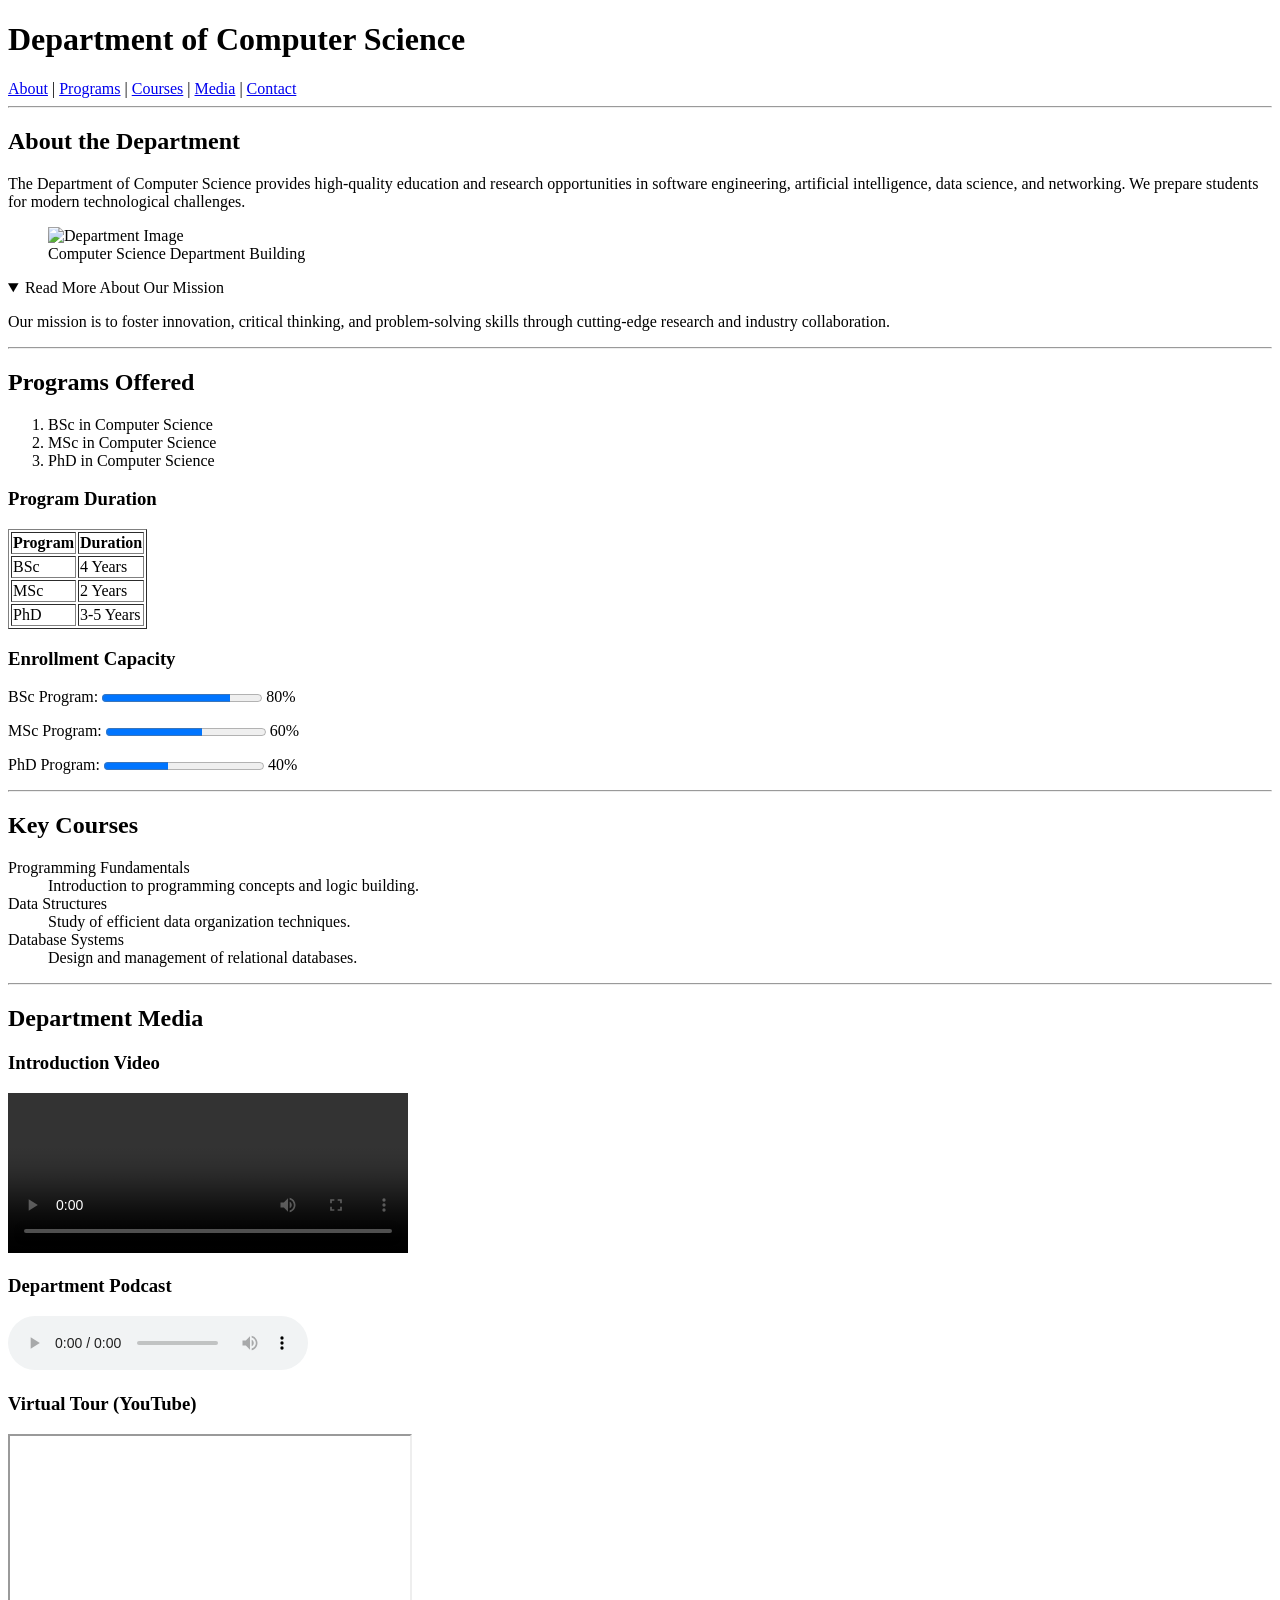
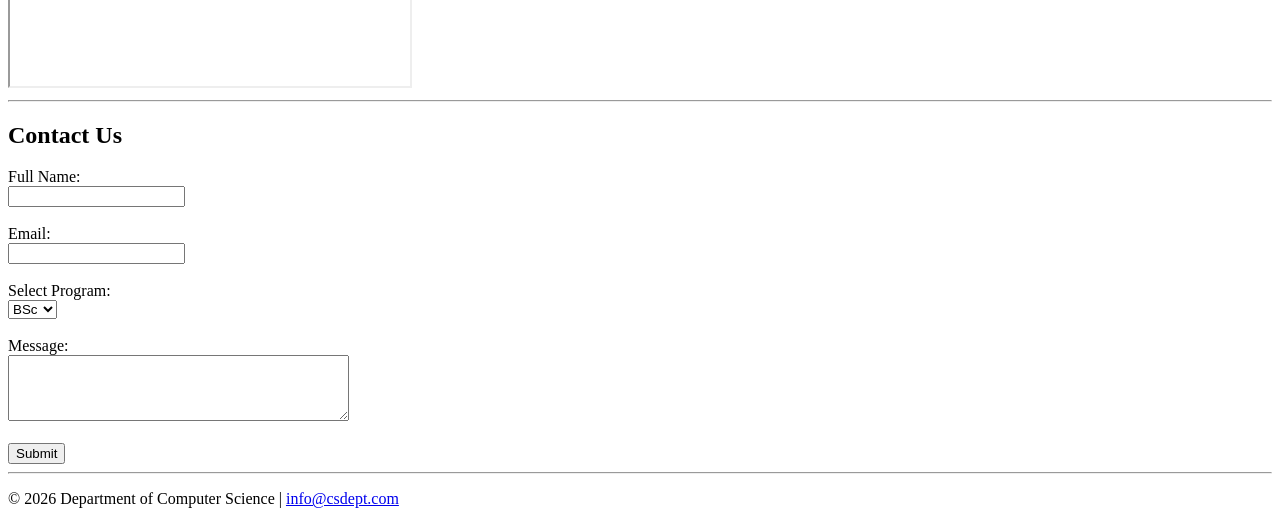
==== index.html @ 8576738f "web1-asign" ====
<!DOCTYPE html>
<html>
<head>
    <title>Department of Computer Science</title>
</head>
<body>

    <h1>Department of Computer Science</h1>

    <nav>
        <a href="#about">About</a> |
        <a href="#programs">Programs</a> |
        <a href="#courses">Courses</a> |
        <a href="#media">Media</a> |
        <a href="#contact">Contact</a>
    </nav>

    <hr>

    <h2 id="about">About the Department</h2>

    <p>
        The Department of Computer Science provides high-quality education and research
        opportunities in software engineering, artificial intelligence, data science,
        and networking. We prepare students for modern technological challenges.
    </p>

    <figure>
        <img src="department.jpg" alt="Department Image">
        <figcaption>Computer Science Department Building</figcaption>
    </figure>

    <details open>
        <summary>Read More About Our Mission</summary>
        <p>
            Our mission is to foster innovation, critical thinking, and problem-solving
            skills through cutting-edge research and industry collaboration.
        </p>
    </details>

    <hr>

    <h2 id="programs">Programs Offered</h2>

    <ol>
        <li>BSc in Computer Science</li>
        <li>MSc in Computer Science</li>
        <li>PhD in Computer Science</li>
    </ol>

    <h3>Program Duration</h3>

    <table border="1">
        <tr>
            <th>Program</th>
            <th>Duration</th>
        </tr>
        <tr>
            <td>BSc</td>
            <td>4 Years</td>
        </tr>
        <tr>
            <td>MSc</td>
            <td>2 Years</td>
        </tr>
        <tr>
            <td>PhD</td>
            <td>3-5 Years</td>
        </tr>
    </table>

    <h3>Enrollment Capacity</h3>

    <p>
        BSc Program:
        <progress value="80" max="100"></progress>
        80%
    </p>

    <p>
        MSc Program:
        <progress value="60" max="100"></progress>
        60%
    </p>

    <p>
        PhD Program:
        <progress value="40" max="100"></progress>
        40%
    </p>

    <hr>

    <h2 id="courses">Key Courses</h2>

    <dl>
        <dt>Programming Fundamentals</dt>
        <dd>Introduction to programming concepts and logic building.</dd>

        <dt>Data Structures</dt>
        <dd>Study of efficient data organization techniques.</dd>

        <dt>Database Systems</dt>
        <dd>Design and management of relational databases.</dd>
    </dl>

    <hr>

    <h2 id="media">Department Media</h2>

    <h3>Introduction Video</h3>

    <video width="400" height="160" controls>
        <source src="intro-video.mp4" type="video/mp4">
        Your browser does not support the video tag.
    </video>

    <h3>Department Podcast</h3>

    <audio controls>
        <source src="podcast.mp3" type="audio/mpeg">
        Your browser does not support the audio tag.
    </audio>

    <h3>Virtual Tour (YouTube)</h3>

    <iframe 
        width="400" 
        height="250" 
        src="https://www.youtube.com/embed/dQw4w9WgXcQ"
        title="Virtual Tour"
        allowfullscreen>
    </iframe>

    <hr>

    <h2 id="contact">Contact Us</h2>

    <form>
        <label>Full Name:</label>
        <br>
        <input type="text" name="fullname">
        <br><br>

        <label>Email:</label>
        <br>
        <input type="email" name="email">
        <br><br>

        <label>Select Program:</label>
        <br>
        <select name="program">
            <option>BSc</option>
            <option>MSc</option>
            <option>PhD</option>
        </select>
        <br><br>

        <label>Message:</label>
        <br>
        <textarea name="message" rows="4" cols="40"></textarea>
        <br><br>

        <input type="submit" value="Submit">
    </form>

    <hr>

    <footer>
        <p>
            &copy; 2026 Department of Computer Science |
            <a href="mailto:info@csdept.com">info@csdept.com</a>
        </p>
    </footer>

</body>
</html>
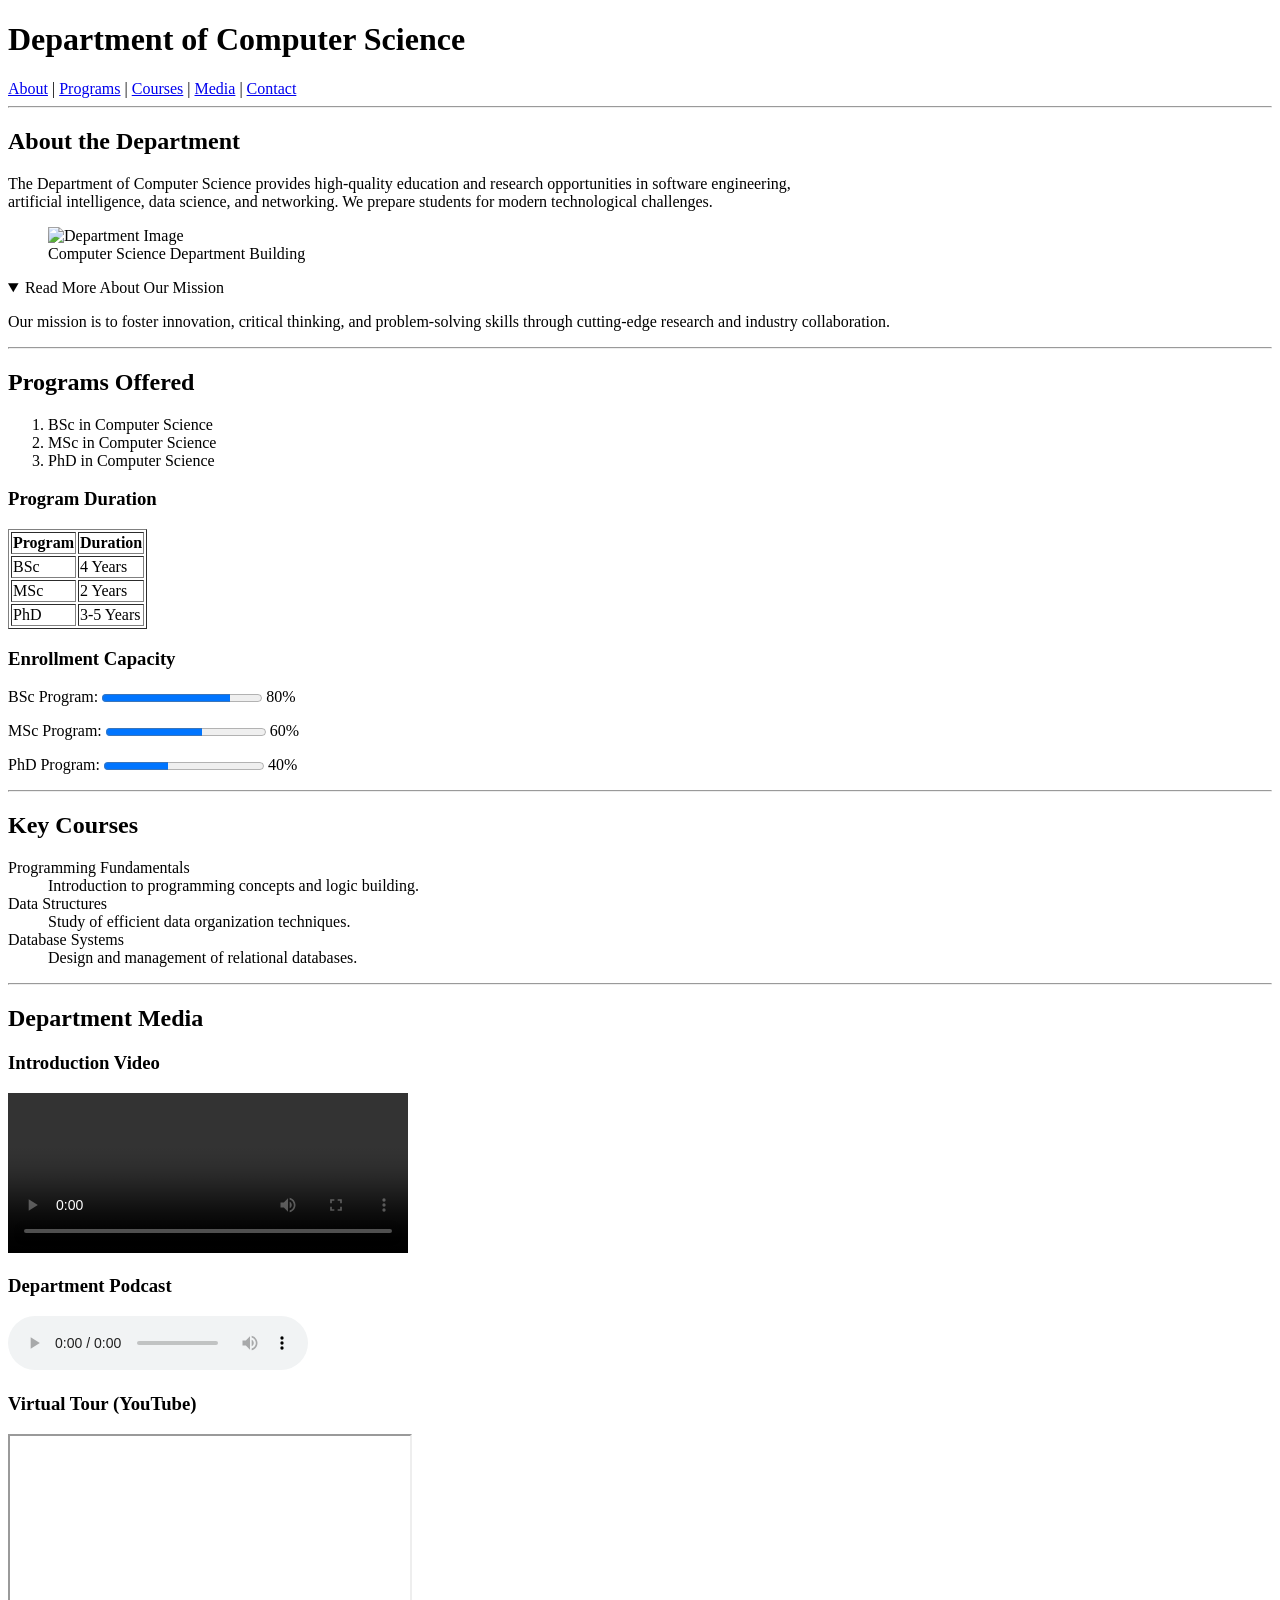
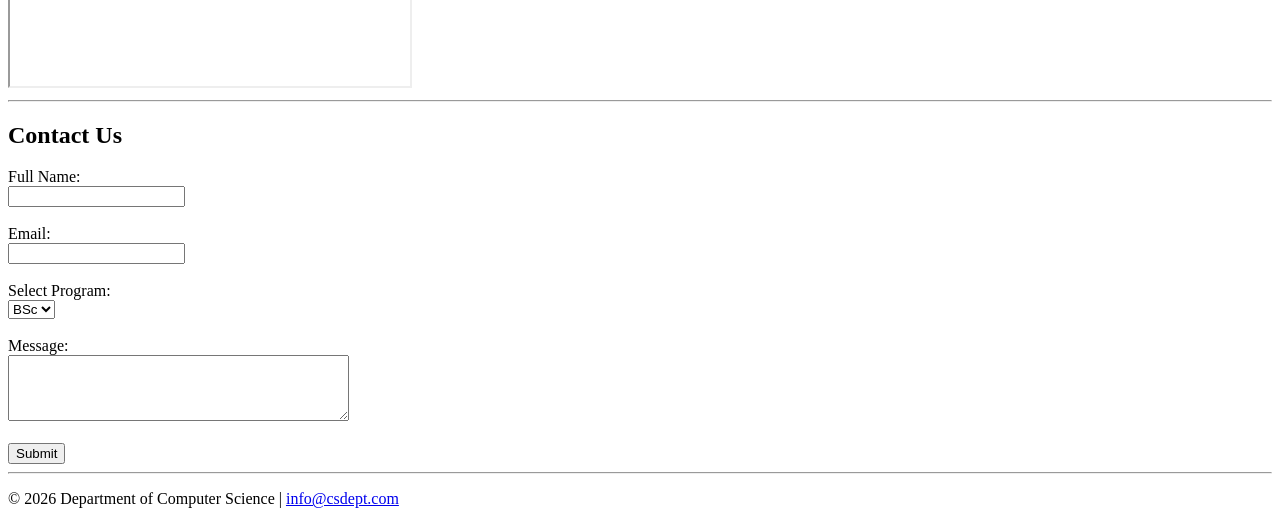
==== commit 46e78ebc: "first commit" ====
--- a/index.html
+++ b/index.html
@@ -21,7 +21,7 @@
 
     <p>
         The Department of Computer Science provides high-quality education and research
-        opportunities in software engineering, artificial intelligence, data science,
+        opportunities in software engineering, <br>artificial intelligence, data science,
         and networking. We prepare students for modern technological challenges.
     </p>
 
@@ -151,8 +151,6 @@
         <br>
         <select name="program">
             <option>BSc</option>
-            <option>MSc</option>
-            <option>PhD</option>
         </select>
         <br><br>
 
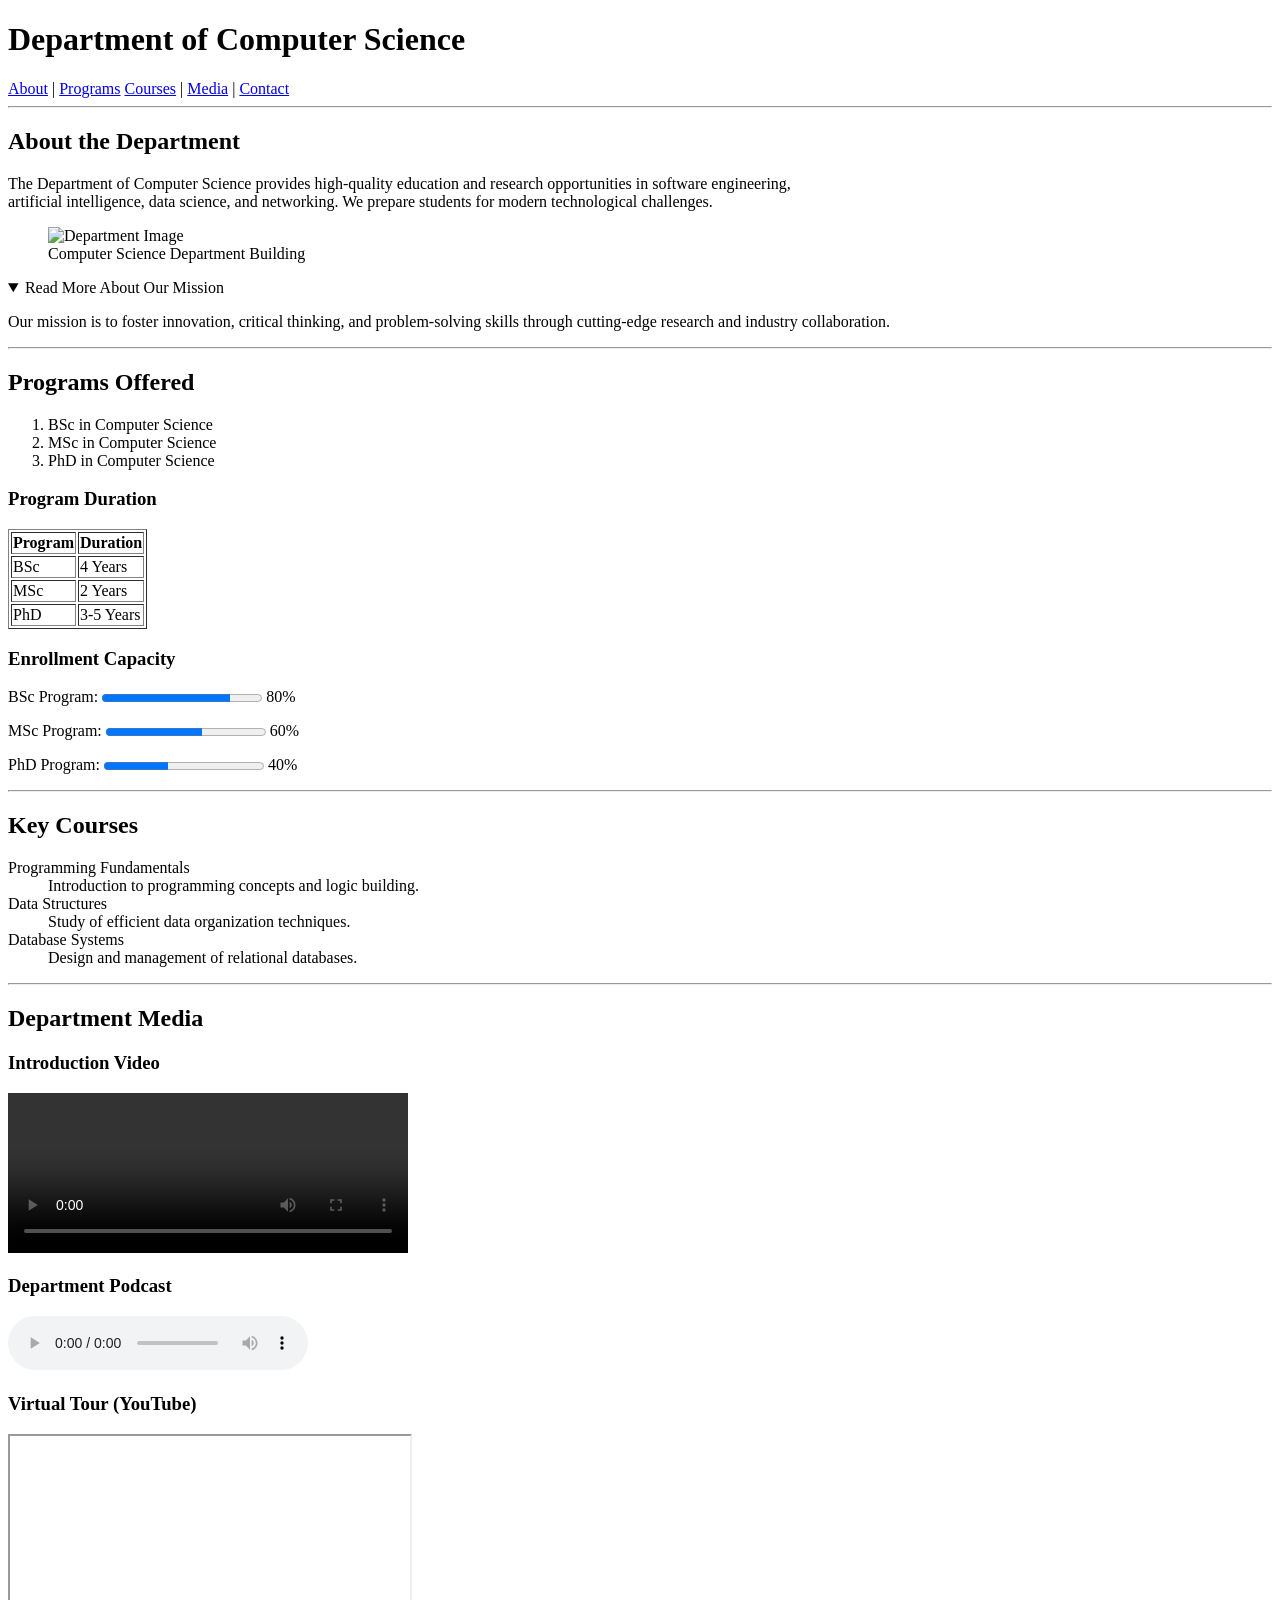
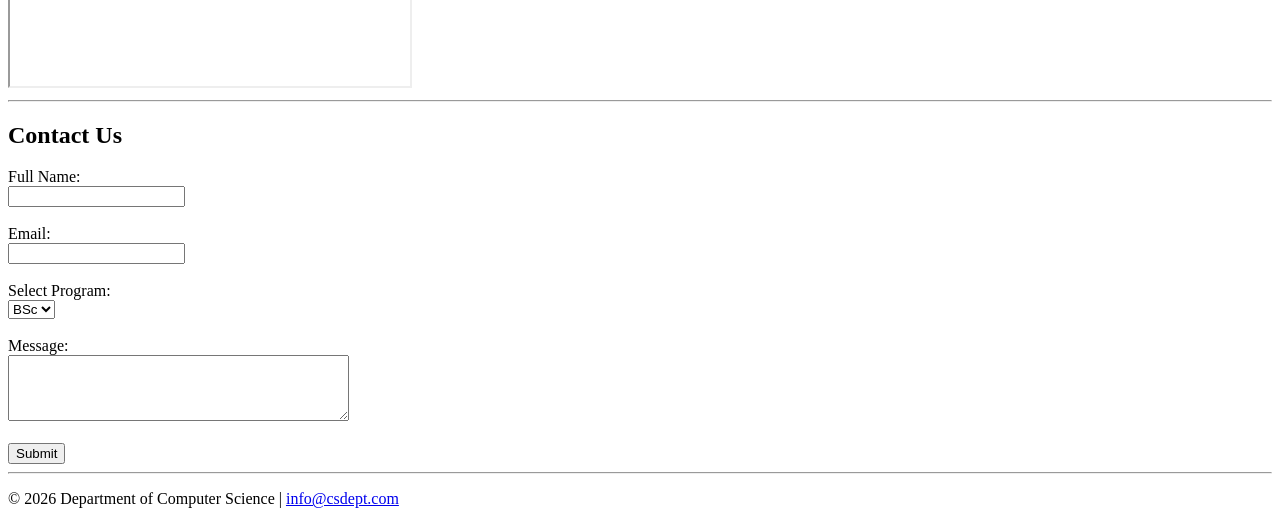
==== commit 03110ab7: "FINALE" ====
--- a/index.html
+++ b/index.html
@@ -9,7 +9,7 @@
 
     <nav>
         <a href="#about">About</a> |
-        <a href="#programs">Programs</a> |
+        <a href="#programs">Programs</a> 
         <a href="#courses">Courses</a> |
         <a href="#media">Media</a> |
         <a href="#contact">Contact</a>
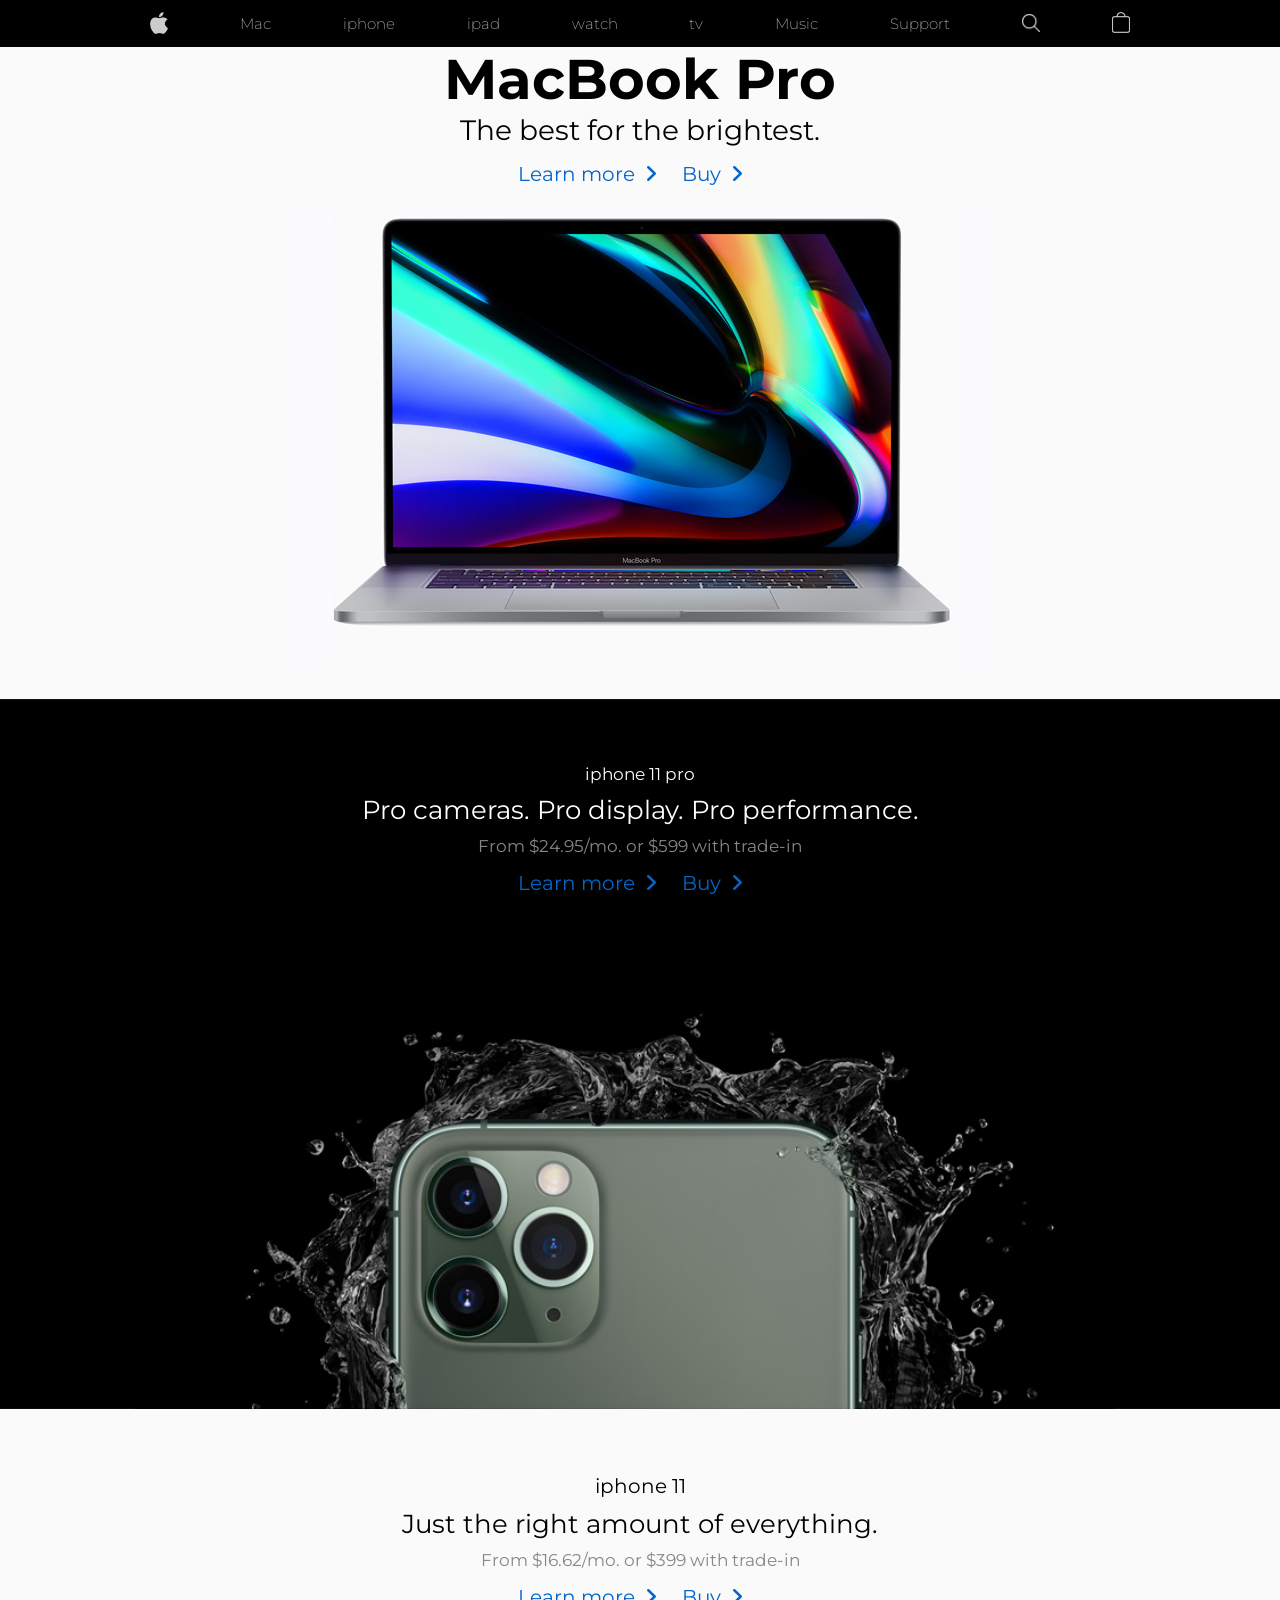
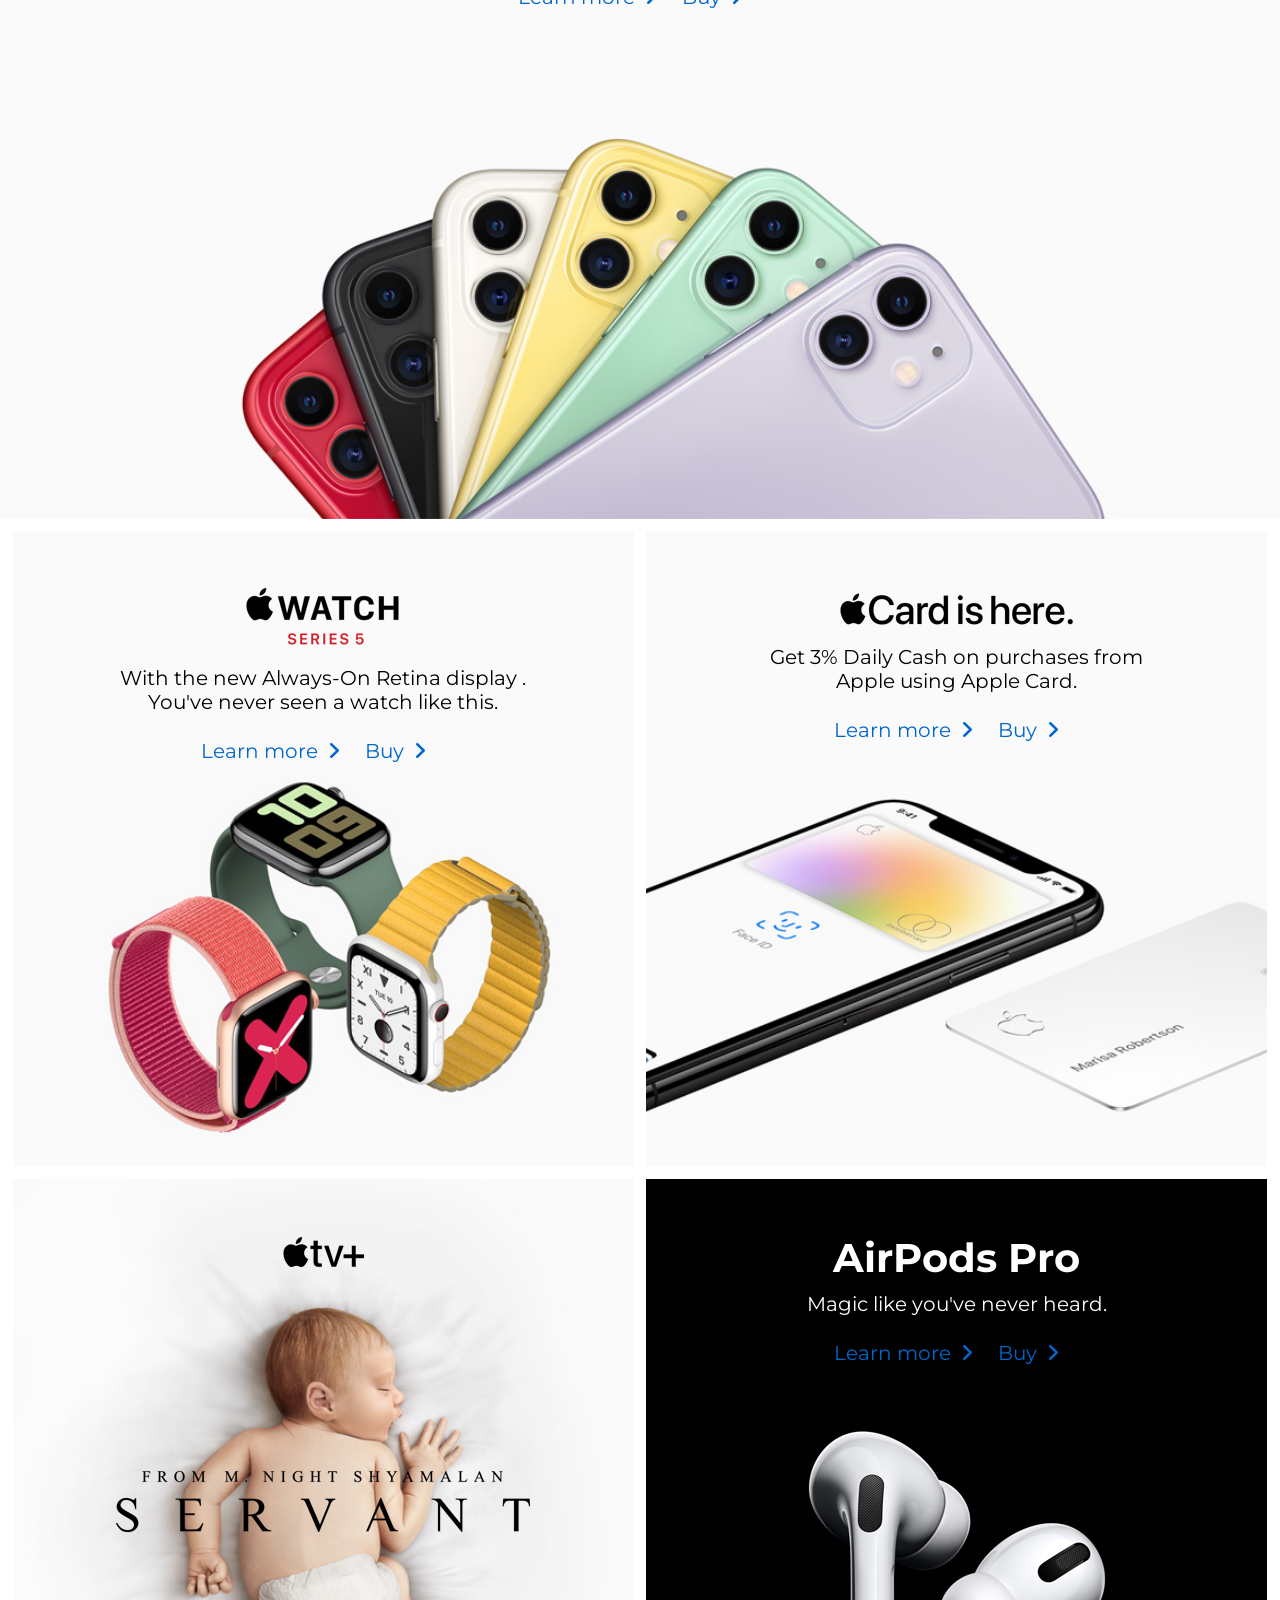
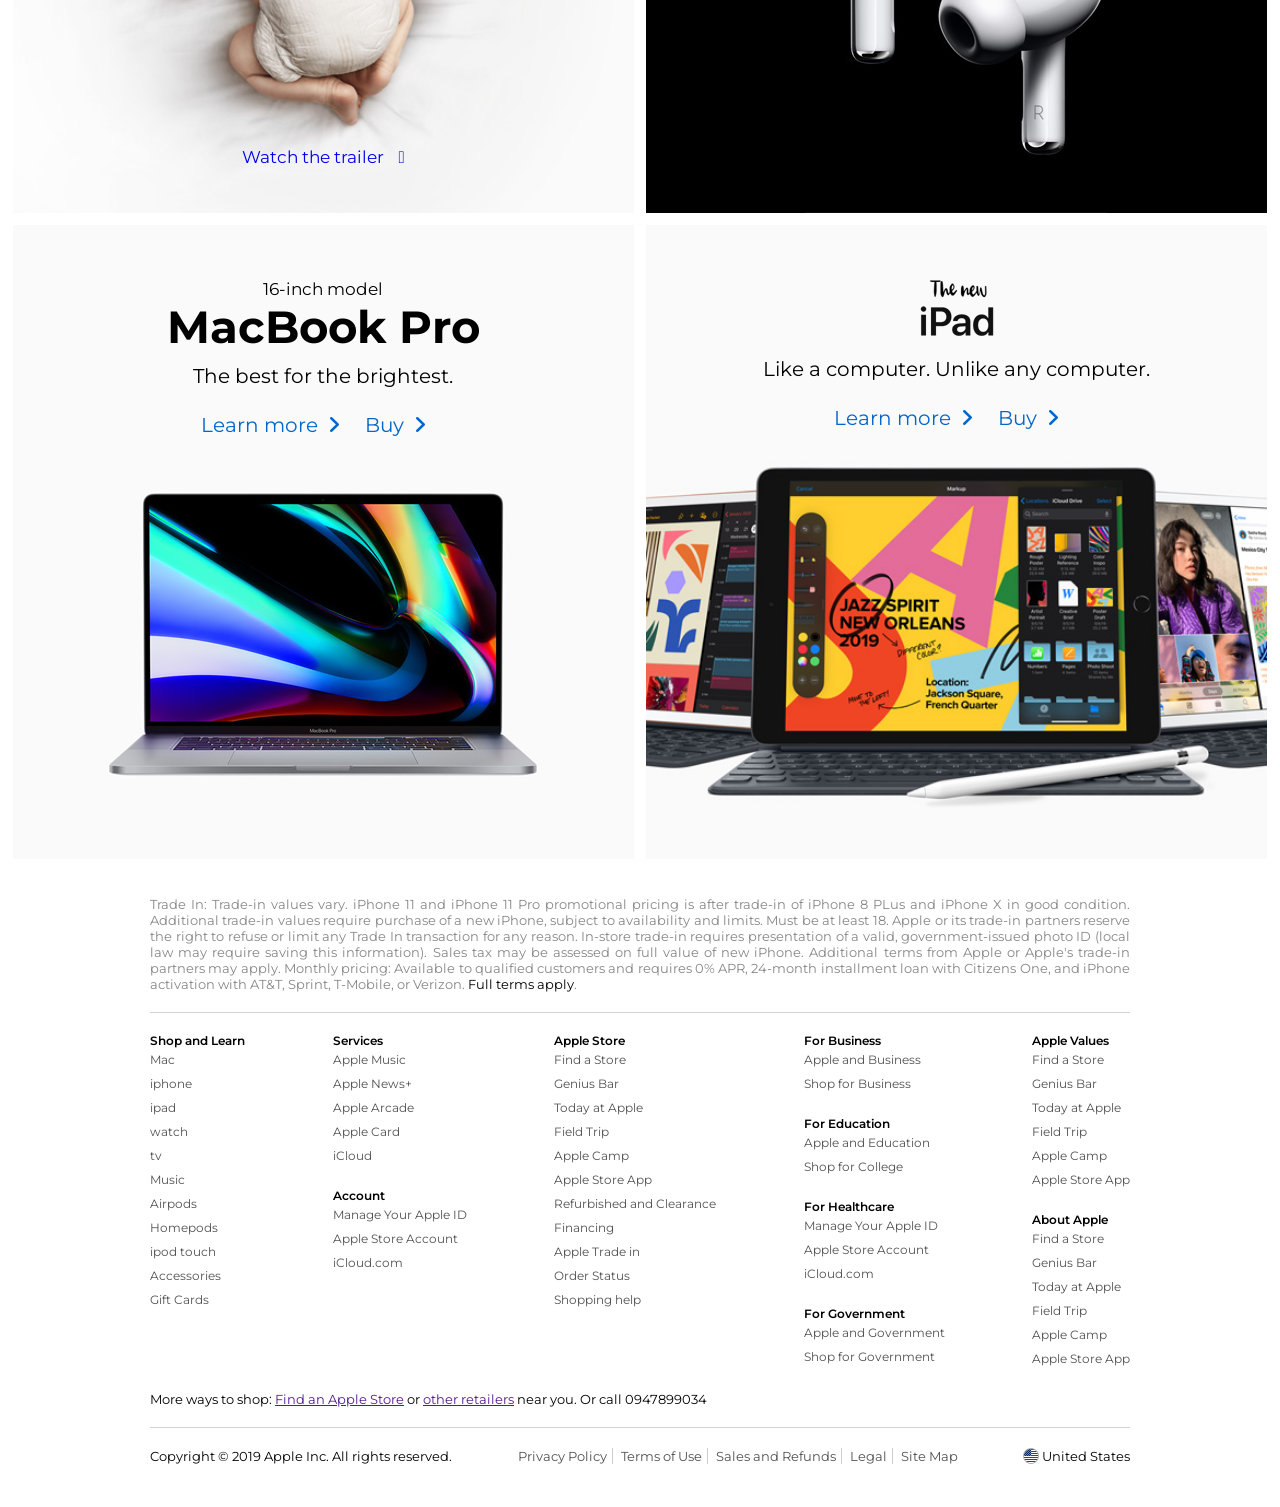
==== commit 47f6fdec: "first" ====
--- a/index.html
+++ b/index.html
@@ -1,175 +1,355 @@
 <!DOCTYPE html>
-<html>
+<html lang="en">
 <head>
-    <title>Department of Computer Science</title>
+    <meta charset="UTF-8">
+    <meta name="viewport" content="width=device-width, initial-scale=1.0">
+    <link rel="stylesheet" href="css/style.css">    
+    <link rel="stylesheet" href="https://cdnjs.cloudflare.com/ajax/libs/font-awesome/6.7.2/css/all.min.css" crossorigin="anonymous" referrerpolicy="no-referrer" />
+    <link rel="preconnect" href="https://fonts.googleapis.com">
+    <link rel="preconnect" href="https://fonts.gstatic.com" crossorigin>
+    <link href="https://fonts.googleapis.com/css2?family=Montserrat:ital,wght@0,100..900;1,100..900&display=swap" rel="stylesheet">
+
+    <title>Apple</title>
 </head>
 <body>
-
-    <h1>Department of Computer Science</h1>
-
-    <nav>
-        <a href="#about">About</a> |
-        <a href="#programs">Programs</a> 
-        <a href="#courses">Courses</a> |
-        <a href="#media">Media</a> |
-        <a href="#contact">Contact</a>
-    </nav>
-
-    <hr>
-
-    <h2 id="about">About the Department</h2>
-
-    <p>
-        The Department of Computer Science provides high-quality education and research
-        opportunities in software engineering, <br>artificial intelligence, data science,
-        and networking. We prepare students for modern technological challenges.
-    </p>
-
-    <figure>
-        <img src="department.jpg" alt="Department Image">
-        <figcaption>Computer Science Department Building</figcaption>
-    </figure>
-
-    <details open>
-        <summary>Read More About Our Mission</summary>
-        <p>
-            Our mission is to foster innovation, critical thinking, and problem-solving
-            skills through cutting-edge research and industry collaboration.
-        </p>
-    </details>
-
-    <hr>
-
-    <h2 id="programs">Programs Offered</h2>
-
-    <ol>
-        <li>BSc in Computer Science</li>
-        <li>MSc in Computer Science</li>
-        <li>PhD in Computer Science</li>
-    </ol>
-
-    <h3>Program Duration</h3>
-
-    <table border="1">
-        <tr>
-            <th>Program</th>
-            <th>Duration</th>
-        </tr>
-        <tr>
-            <td>BSc</td>
-            <td>4 Years</td>
-        </tr>
-        <tr>
-            <td>MSc</td>
-            <td>2 Years</td>
-        </tr>
-        <tr>
-            <td>PhD</td>
-            <td>3-5 Years</td>
-        </tr>
-    </table>
-
-    <h3>Enrollment Capacity</h3>
-
-    <p>
-        BSc Program:
-        <progress value="80" max="100"></progress>
-        80%
-    </p>
-
-    <p>
-        MSc Program:
-        <progress value="60" max="100"></progress>
-        60%
-    </p>
-
-    <p>
-        PhD Program:
-        <progress value="40" max="100"></progress>
-        40%
-    </p>
-
-    <hr>
-
-    <h2 id="courses">Key Courses</h2>
-
-    <dl>
-        <dt>Programming Fundamentals</dt>
-        <dd>Introduction to programming concepts and logic building.</dd>
-
-        <dt>Data Structures</dt>
-        <dd>Study of efficient data organization techniques.</dd>
-
-        <dt>Database Systems</dt>
-        <dd>Design and management of relational databases.</dd>
-    </dl>
-
-    <hr>
-
-    <h2 id="media">Department Media</h2>
-
-    <h3>Introduction Video</h3>
-
-    <video width="400" height="160" controls>
-        <source src="intro-video.mp4" type="video/mp4">
-        Your browser does not support the video tag.
-    </video>
-
-    <h3>Department Podcast</h3>
-
-    <audio controls>
-        <source src="podcast.mp3" type="audio/mpeg">
-        Your browser does not support the audio tag.
-    </audio>
-
-    <h3>Virtual Tour (YouTube)</h3>
-
-    <iframe 
-        width="400" 
-        height="250" 
-        src="https://www.youtube.com/embed/dQw4w9WgXcQ"
-        title="Virtual Tour"
-        allowfullscreen>
-    </iframe>
-
-    <hr>
-
-    <h2 id="contact">Contact Us</h2>
-
-    <form>
-        <label>Full Name:</label>
-        <br>
-        <input type="text" name="fullname">
-        <br><br>
-
-        <label>Email:</label>
-        <br>
-        <input type="email" name="email">
-        <br><br>
-
-        <label>Select Program:</label>
-        <br>
-        <select name="program">
-            <option>BSc</option>
-        </select>
-        <br><br>
-
-        <label>Message:</label>
-        <br>
-        <textarea name="message" rows="4" cols="40"></textarea>
-        <br><br>
-
-        <input type="submit" value="Submit">
-    </form>
-
-    <hr>
-
-    <footer>
-        <p>
-            &copy; 2026 Department of Computer Science |
-            <a href="mailto:info@csdept.com">info@csdept.com</a>
-        </p>
-    </footer>
-
+    <div class="outerwraper">
+        <header class="header-wrapper">
+            <div class="internal-wrapper">
+                <div class="header-links-wrapper">
+                    <ul>
+                        <li class="logo-link"><a href="#"><img src="images/icons/logo.png" alt=""></a></li>
+                        <li><a href="#">Mac</a></li>
+                        <li><a href="#">iphone</a></li>
+                        <li><a href="#">ipad</a></li>
+                        <li><a href="#">watch</a></li>
+                        <li><a href="#">tv</a></li>
+                        <li><a href="#">Music</a></li>
+                        <li><a href="#">Support</a></li>
+                        <li class="search-link"><a href=""><img src="images/icons/search-icon.png" alt=""></a></li>
+                        <li class="cart-link"><a href=""><img src="images/icons/cart.png" alt=""></a></li>
+                    </ul>
+                </div>
+                
+                
+            </div>
+        </header>
+
+        <section class="main-highlight-wrapper">
+            <div class="internal-wrapper">
+                <div class="model">
+                    16-inch model
+                </div>
+                <div class="product-title">
+                    MacBook Pro
+            </div>
+            <div class="brief-description">
+                The best for the brightest.  
+            </div>
+                <div class="links-wrapper">
+                    <ul>
+                        <li><a href="">Learn more</a></li>
+                        <li><a href="">Buy</a></li>
+                    </ul>
+                </div>
+                <div class="main-image-wrapper">
+                    <img src="images/home/mac-laptop.jpg" alt="">
+                </div>
+            </div>
+        </section>
+
+        <section class="second-highlight-wrapper">
+                <div class="internal-wrapper">
+                    <div class="model">
+                        iphone 11 pro
+                    </div>
+                    <div class="description-wrapper">
+                        Pro cameras. Pro display. Pro performance.
+                    </div>
+                    <div class="price-wrapper">
+                        From $24.95/mo. or $599 with trade-in  
+                    </div>
+                    <div class="links-wrapper">
+                        <ul>
+                            <li><a href="">Learn more</a></li>
+                            <li><a href="">Buy</a></li>
+                        </ul>
+                    </div>
+                </div>
+        </section>
+
+        <section class="third-highlight-wrapper">
+            <div class="internal-wrapper">
+                <div class="title-wrapper">
+                    iphone 11
+                </div>
+                <div class="description-wrapper">
+                    Just the right amount of everything.
+                </div>
+                <div class="price-wrapper">
+                    From $16.62/mo. or $399 with trade-in
+                </div>
+                <div class="links-wrapper">
+                        <ul>
+                            <li><a href="">Learn more</a></li>
+                            <li><a href="">Buy</a></li>
+                        </ul>
+                    </div>
+            </div>
+        </section>
+
+        <section class="fourth-highlight-wrapper">
+            <div class="left-side-wrapper">
+                <div class="top-logo-wrapper">
+                    <div class="logo-wrapper">
+                        <img src="./images/icons/watch-series5-logo.png">
+                    </div>
+                </div>
+                <div class="description-wraper">
+                    With the new Always-On Retina display .<br>
+                    You've never seen a watch like this.
+                </div>
+                <div class="links-wrapper">
+                    <ul>
+                        <li><a href="">Learn more</a></li>
+                        <li><a href="">Buy</a></li>
+                    </ul>
+                </div>
+            </div>
+                <div class="right-side-wrapper">
+                    <div class="top-logo-wrapper">
+                        <div class="logo-wrapper">
+                            <img src="./images/icons/apple-card-logo.png">
+                        </div>
+                    </div>
+                    <div class="description-wraper">
+                        Get 3% Daily Cash on purchases from Apple using Apple Card.
+                    </div>
+                    <div class="links-wrapper">
+                        <ul>
+                            <li><a href="">Learn more</a></li>
+                            <li><a href="">Buy</a></li>
+                        </ul>
+                    </div>
+                </div>
+            </div>
+        </section>
+
+        <section class="fifth-highlight-wrapper">
+            <div class="left-side-wrapper">
+                <div class="top-logo-wrapper">
+                    <div class="logo-wrapper">
+                        <img src="./images/icons/apple-tv-logo.png">
+                    </div>
+                </div>
+
+                <div class="tvshow-logo-wraper">
+                    <img src="./images/icons/servant-logo.png">
+                </div>
+
+                <div class="watch-more-wrapper">
+                    <a href="#">Watch the trailer</a>
+                </div>
+            </div>
+        <div class="right-side-wrapper">
+            <div class="top-logo-wrapper">
+                <div class="logo-wrapper">
+                    AirPods Pro
+                </div>
+            </div>
+            <div class="description-wraper">
+                Magic like you've never heard.
+            </div>
+            <div class="links-wrapper">
+                <ul>
+                    <li><a href="">Learn more</a></li>
+                    <li><a href="">Buy</a></li>
+                </ul>
+            </div>
+        </div>
+    </section>
+
+        <section class="sixth-highlight-wrapper">
+            <div class="left-side-wrapper">
+                <div class="model">
+                    16-inch model
+                </div>
+                <div class="product-title-small">
+                    MacBook Pro
+                </div>
+                <div class="description-wraper">
+                    The best for the brightest.
+                </div>
+
+                <div class="links-wrapper">
+                    <ul>
+                        <li><a href="">Learn more</a></li>
+                        <li><a href="">Buy</a></li>
+                    </ul>
+                </div>
+            </div>
+            <div class="right-side-wrapper">
+                <div class="top-logo-wrapper">
+                    <div class="logo-wrapper">
+                        <img src="./images/icons/new-ipad-logo.png">
+                    </div>
+                </div>
+                <div class="description-wraper">
+                    Like a computer. Unlike any computer.
+                </div>
+                <div class="links-wrapper">
+                    <ul>
+                        <li><a href="">Learn more</a></Li>
+                        <li><a href="">Buy</a></li>
+                    </ul>
+                </div>
+            </div>
+        </section>
+    
+        <footer class="footer-wrapper">
+            <div class="upper-text-container">
+                Trade In: Trade-in values vary. iPhone 11 and iPhone 11 Pro promotional pricing is after
+                trade-in of iPhone 8 PLus and iPhone X in good condition. Additional trade-in values require
+                purchase of a new iPhone, subject to availability and limits. Must be at least 18. Apple or
+                its trade-in partners reserve the right to refuse or limit any Trade In transaction for any
+                reason. In-store trade-in requires presentation of a valid, government-issued photo ID (local
+                law may require saving this information). Sales tax may be assessed on full value of new
+                iPhone. Additional terms from Apple or Apple's trade-in partners may apply. Monthly pricing:
+                Available to qualified customers and requires 0% APR, 24-month installment loan with Citizens
+                One, and iPhone activation with AT&amp;T, Sprint, T-Mobile, or Verizon. <a href="#"> Full terms
+                apply</a>.
+            </div>
+
+            <div class="footer-links-wrapper">
+                <div class="links-wrapper-1">
+                    <h3>Shop and Learn</h3>
+                    <ul>
+                        <li><a href="#">Mac</a></li>
+                        <li><a href="#">iphone</a></li>
+                        <li><a href="#">ipad</a></li>
+                        <li><a href="#">watch</a></li>
+                        <li><a href="#">tv</a></li>
+                        <li><a href="#">Music</a></li>
+                        <li><a href="#">Airpods</a></li>
+                        <li><a href="#">Homepods</a></li>
+                        <li><a href="#">ipod touch</a></li>
+                        <li><a href="#">Accessories</a></li>
+                        <li><a href="#">Gift Cards</a></li>
+                    </ul>
+                </div>
+
+                <div class="links-wrapper-2">
+                    <h3>Services</h3>
+                    <ul>
+                        <li><a href="#">Apple Music</a></li>
+                        <li><a href="#">Apple News+</a></li>
+                        <li><a href="#">Apple Arcade</a></li>
+                        <li><a href="#">Apple Card</a></li>
+                        <li><a href="#">iCloud</a></li>
+                    </ul>
+                    <h3>Account</h3>
+                    <ul>
+                        <li><a href="">Manage Your Apple ID</a></li>
+                        <li><a href="">Apple Store Account</a></li>
+                        <li><a href="">iCloud.com</a></li>
+                    </ul>
+                </div>
+
+                <div class="links-wrapper-3">
+                    <h3>Apple Store</h3>
+                    <ul>
+                        <li><a href="">Find a Store</a></li>
+                        <li><a href="">Genius Bar</a></li>
+                        <li><a href="">Today at Apple</a></li>
+                        <li><a href="">Field Trip</a></li>
+                        <li><a href="">Apple Camp</a></li>
+                        <li><a href="">Apple Store App</a></li>
+                        <li><a href="">Refurbished and Clearance</a></li>
+                        <li><a href="">Financing</a></li>
+                        <li><a href="">Apple Trade in</a></li>
+                        <li><a href="">Order Status</a></li>
+                        <li><a href="">Shopping help</a></li>
+                    </ul>
+                </div>
+
+                <div class="links-wrapper-4">
+                    <h3>For Business</h3>
+                    <ul>
+                        <li><a href="">Apple and Business</a></li>
+                        <li><a href="">Shop for Business</a></li>
+                    </ul>
+                    <h3>For Education</h3>
+                    <ul>
+                        <li><a href="">Apple and Education</a></li>
+                        <li><a href="">Shop for College</a></li>
+                    </ul>
+                    <h3>For Healthcare</h3>
+                    <ul>
+                        <li><a href="">Manage Your Apple ID</a></li>
+                        <li><a href="">Apple Store Account</a></li>
+                        <li><a href="">iCloud.com</a></li>
+                    </ul>
+                    <h3>For Government</h3>
+                    <!-- I have to change the txt of Govt -->
+                    <ul>  
+                        <li><a href="">Apple and Government</a></li>
+                        <li><a href="">Shop for Government</a></li>
+                    </ul>
+                </div>
+
+                <div class="links-wrapper-5">
+                    <h3>Apple Values</h3>
+                    <ul>
+                        <li><a href="">Find a Store</a></li>
+                        <li><a href="">Genius Bar</a></li>
+                        <li><a href="">Today at Apple</a></li>
+                        <li><a href="">Field Trip</a></li>
+                        <li><a href="">Apple Camp</a></li>
+                        <li><a href="">Apple Store App</a></li>
+                    </ul>
+
+                    <h3>About Apple</h3>
+                    <ul>
+                        <li><a href="">Find a Store</a></li>
+                        <li><a href="">Genius Bar</a></li>
+                        <li><a href="">Today at Apple</a></li>
+                        <li><a href="">Field Trip</a></li>
+                        <li><a href="">Apple Camp</a></li>
+                        <li><a href="">Apple Store App</a></li>
+                    </ul>
+                </div>
+            </div>
+
+            <div class="my-apple-wrapper">
+                More ways to shop: <a href="">Find an Apple Store</a> or <a href="">other retailers</a> near you. Or call 0947899034
+            </div>
+
+            <div class="copyright-wrapper">
+                <div class="copyright">
+                    Copyright &copy; 2019 Apple Inc. All rights reserved.
+                </div>
+                <div class="footer-links-terms">
+                    <ul>
+                        <li><a href="">Privacy Policy</a></li>
+                        <li><a href="">Terms of Use</a></li>
+                        <li><a href="">Sales and Refunds</a></li>
+                        <li><a href="">Legal</a></li>
+                        <li><a href="">Site Map</a></li>
+                    </ul>
+                </div>
+                <div class="footer-country">
+                    <div class="flag-wrapper">
+                        <img src="images/icons/16.png" alt="">
+                    </div>
+                    <div class="footer-country-name">
+                        United States
+                    </div>
+                </div>
+            </div>
+
+            
+
+        </footer>
+    </div>
+    
 </body>
 </html>
--- a/css/style.css
+++ b/css/style.css
@@ -0,0 +1,340 @@
+* {
+    margin: 0;
+    padding: 0;
+}
+body {
+    font-family: "Montserrat", sans-serif;
+    font-size: 20px;
+}
+img {
+    max-width: 100%;
+}
+/* Header style */
+.header-wrapper {
+    background-color: black;
+    color: white;
+    font-weight: 200;
+    font-size: 0.75em;
+    position: fixed;
+    top: 0;
+    width: 100%;
+    z-index: 45424;
+}
+
+.header-wrapper ul {
+    display: flex;
+    /* acts as a fallback
+      it gets ignored since its ancient*/
+    -webkit-box-pack: justify;
+    justify-content: space-between;
+}
+
+.internal-wrapper {
+    width: 980px;
+    padding: 0 10px;
+    margin: 0 auto;
+}
+
+.header-wrapper .header-links-wrapper ul li a {
+    text-decoration: none;
+    color: white;
+}
+
+.header-wrapper ul {
+    list-style: none;
+}
+
+.header-wrapper .header-links-wrapper ul li {
+    display: inline-block;
+    padding: 14px 0px 8px;
+    height: 25px;
+    opacity: 0.8;
+}
+
+.header-wrapper ul li:hover {
+    opacity: 1;
+}
+.logo-link,
+.search-link,
+.cart-link {
+    width: 18px;
+    display: block;
+}
+
+.header-wrapper .header-links-wrapper ul li.logo-link {
+    padding: 12px 0px 10px;
+}
+.header-wrapper .header-links-wrapper ul li.search-link {
+    padding: 14px 0px 8px;
+}
+.header-wrapper .header-links-wrapper ul li.cart-link {
+    padding: 12px 0px 10px;
+}
+
+/* footer styling */
+
+.footer-wrapper {
+    width: 980px;
+    text-align: justify;
+    padding: 0 10px;
+    padding-top: 20px;
+    margin: 0 auto;
+    justify-content: center;
+    padding-bottom: 20px;
+    font-size: 13px;
+}
+
+.upper-text-container {
+    border-bottom: 1px solid #d2d2d7;
+    color: #868686;
+    padding: 17px 0 20px;
+}
+
+.upper-text-container a {
+    text-decoration: none;
+    color: black;
+}
+.upper-text-container a:hover {
+    text-decoration: underline;
+}
+
+.footer-links-wrapper {
+    display: flex;
+    justify-content: space-between;
+    padding-top: 20px;
+}
+.footer-links-wrapper ul {
+    list-style: none;
+    padding-bottom: 20px;
+}
+.footer-links-wrapper ul li {
+    padding: 5px 0;
+    font-size: 0.9em;
+}
+.footer-links-wrapper a {
+    text-decoration: none;
+    color: #515154;
+}
+.footer-links-wrapper a:hover {
+    text-decoration: underline;
+}
+.footer-links-wrapper h3 {
+    font-size: 12px;
+    font-weight: 600;
+}
+.my-apple-wrapper {
+    border-bottom: 1px solid #d2d2d7;
+    padding-bottom: 20px;
+    margin-bottom: 10px;
+}
+.copyright-wrapper {
+    display: flex;
+    justify-content: space-between;
+    padding: 10px 0 20px;
+}
+.footer-links-terms ul li {
+    display: inline-block;
+    padding: 0 5px;
+    border-right: 1px solid #ccc;
+}
+.footer-links-terms ul li:last-child {
+    border-right: 0px;
+}
+.footer-links-terms a {
+    text-decoration: none;
+    color: #515154;
+}
+.footer-links-terms a:hover {
+    text-decoration: underline;
+}
+.footer-links-terms ul li a:hover {
+    text-decoration: underline;
+}
+.footer-country {
+    display: inline-block;
+}
+
+.flag-wrapper {
+    display: inline-block;
+    vertical-align: middle;
+}
+.footer-country-name {
+    display: inline-block;
+    vertical-align: top;
+}
+
+/* Main highlight section */
+.main-highlight-wrapper {
+    background-color: #fafafa;
+    text-align: center;
+    color: black;
+    padding: 25px 0;
+}
+.links-wrapper ul {
+    list-style: none;
+}
+
+.model {
+    font-size: 0.85em;
+}
+.product-title {
+    font-weight: 700;
+    font-size: 56px;
+}
+.brief-description {
+    font-size: 28px;
+}
+.links-wrapper {
+    padding: 15px 0;
+}
+.links-wrapper ul li {
+    display: inline-block;
+    padding-right: 20px;
+}
+.links-wrapper ul li a {
+    color: #06c;
+    text-decoration: none;
+}
+.links-wrapper ul li a:hover {
+    color: #515154;
+}
+.links-wrapper ul li a:after {
+    font-family: "FontAwesome";
+    font-weight: 900;
+    content: "\f105";
+    padding-left: 10px;
+}
+
+/* Second Highlight Section */
+.second-highlight-wrapper {
+    background-image: url("../images/home/iphone11-pro-bg.jpg");
+    height: 580px;
+    background-position: center;
+    background-repeat: no-repeat;
+    background-size: cover;
+    text-align: center;
+    padding: 65px 20px;
+    color: #fff;
+}
+
+.title-wraper {
+    font-weight: 600;
+    font-size: 56px;
+}
+.description-wrapper {
+    font-size: 26px;
+    padding: 10px 0;
+}
+.price-wrapper {
+    color: #86868b;
+    font-size: 0.85em;
+}
+
+/* Third Highlight Section */
+.third-highlight-wrapper {
+    background-image: url("../images/home/iphone11-bg.jpg");
+    height: 580px;
+    background-position: center;
+    background-repeat: no-repeat;
+    background-size: cover;
+    text-align: center;
+    padding: 65px 20px;
+}
+
+/*Fourth Highlight Section */
+.fourth-highlight-wrapper {
+    display: flex;
+    -webkit-box-pack: justify;
+    justify-content: space-between;
+    background: #fff;
+}
+.left-side-wrapper {
+    height: 580px;
+    background-position: center;
+    background-repeat: no-repeat;
+    background-size: cover;
+    text-align: center;
+    width: 48.5%;
+    margin: 1% 0.5% 0% 1%;
+    padding-top: 54px;
+}
+.fourth-highlight-wrapper .left-side-wrapper {
+    background-image: url("../images/home/watch-series-5.jpg");
+}
+.right-side-wrapper {
+    height: 580px;
+    background-position: center;
+    background-repeat: no-repeat;
+    background-size: cover;
+    text-align: center;
+    width: 48.5%;
+    margin: 1% 1% 0% 0.5%;
+    padding-top: 54px;
+}
+.fourth-highlight-wrapper .right-side-wrapper {
+    background-image: url("../images/home/apple-card.jpg");
+}
+.description-wraper {
+    max-width: 430px;
+    margin: 0 auto;
+    padding: 10px;
+}
+
+/* Fifth Highlight Section  */
+
+.fifth-highlight-wrapper {
+    display: flex;
+    -webkit-box-pack: justify;
+    justify-content: space-between;
+    background: #fff;
+}
+.fifth-highlight-wrapper .left-side-wrapper {
+    background-image: url("../images/home/apple-tv-background.jpg");
+}
+.fifth-highlight-wrapper .right-side-wrapper {
+    background-image: url("../images/home/air-pods.jpg");
+    color: #fff;
+    background-size: initial;
+    background-color: #000;
+    background-position: bottom;
+}
+.logo-wrapper {
+    font-size: 40px;
+    font-weight: bold;
+}
+.tvshow-logo-wraper {
+    padding: 180px 0 200px;
+}
+.watch-more-wrapper a {
+    content: "\f105";
+    text-decoration: none;
+    font-size: 0.85em;
+}
+.watch-more-wrapper a:after {
+    font-family: font-awesome;
+    font-weight: 900;
+    content: "\f144";
+    padding-left: 15px;
+}
+
+/* Sixth Highlight Section */
+.sixth-highlight-wrapper {
+    display: flex;
+    -webkit-box-pack: justify;
+    justify-content: space-between;
+    background: #fff;
+}
+
+.sixth-highlight-wrapper .left-side-wrapper {
+    background-image: url("../images/home/macbook-pro.jpg");
+    background-size: initial;
+    background-color: #fafafa;
+    background-position: bottom;
+}
+.sixth-highlight-wrapper .right-side-wrapper {
+    background-image: url("../images/home/new-ipad.jpg");
+}
+.product-title-small {
+    font-weight: 700;
+    font-size: 45px;
+}
